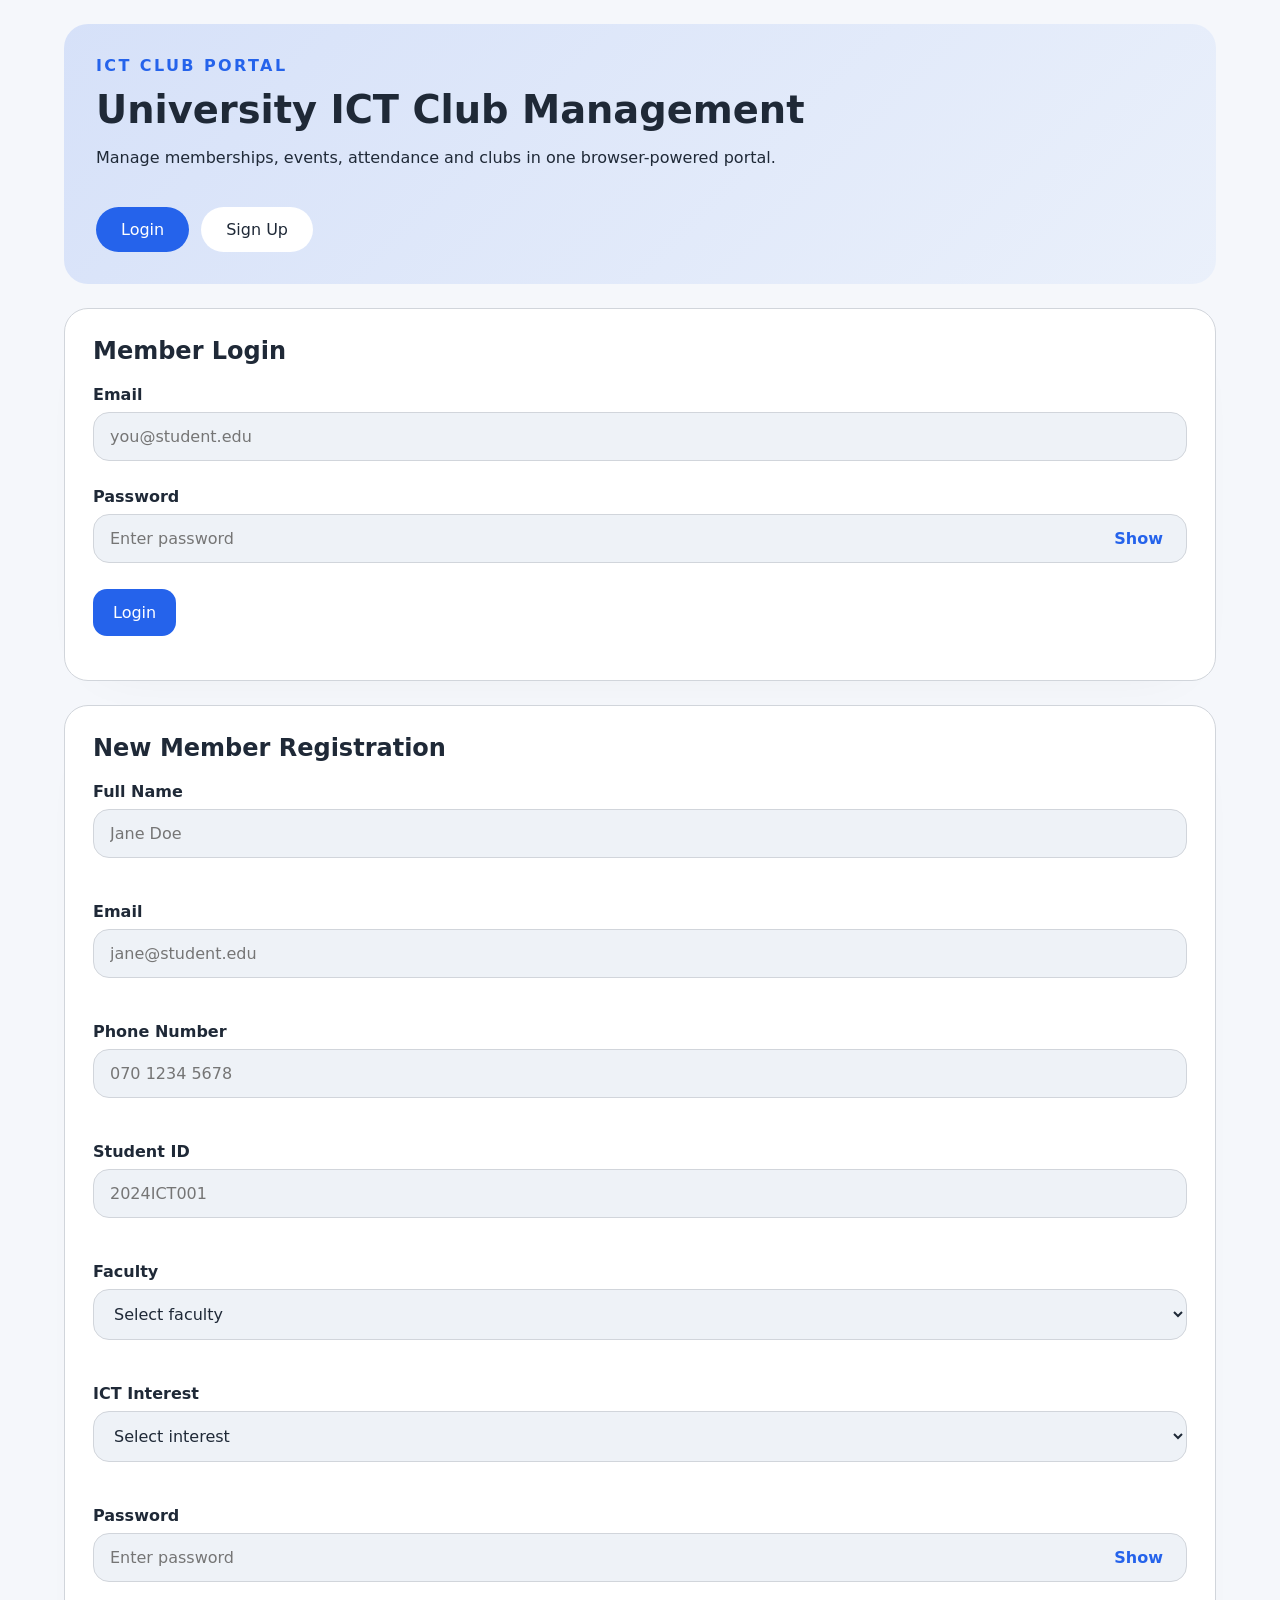
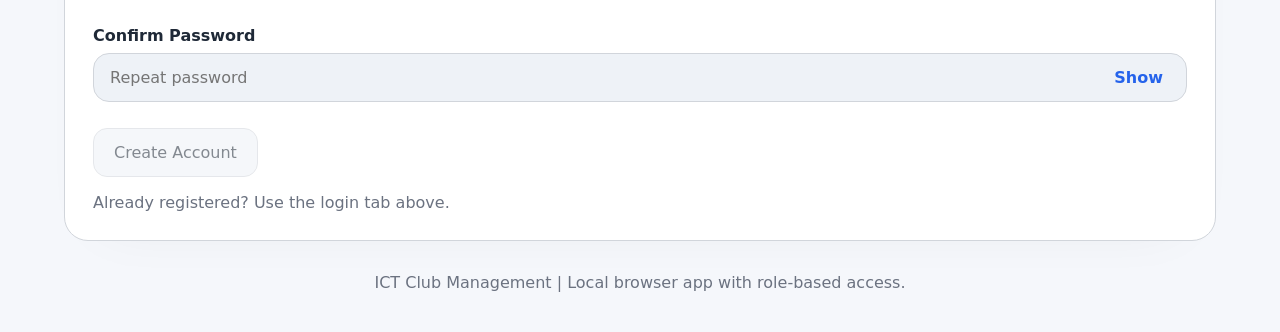
==== admin.html @ 9b161531 "Initial ICT Club Management System" ====
<!DOCTYPE html>
<html lang="en">
<head>
  <meta charset="UTF-8" />
  <meta name="viewport" content="width=device-width, initial-scale=1.0" />
  <title>ICT Club | Admin Dashboard</title>
  <link rel="stylesheet" href="css/styles.css" />
</head>
<body>
  <div class="page-shell admin-page">
    <nav class="topbar">
      <div class="brand">ICT Club Admin</div>
      <div class="topbar-actions">
        <button id="darkModeToggle" class="button button-ghost">Dark Mode</button>
        <button id="logoutButton" class="button button-secondary">Logout</button>
      </div>
    </nav>

    <main class="admin-grid">
      <section class="card admin-summary">
        <div class="card-header">
          <h2>Admin Overview</h2>
          <p>Manage members, events and attendance.</p>
        </div>
        <div class="analytics-grid" id="analyticsGrid"></div>
      </section>

      <section class="card event-manager">
        <div class="card-header">
          <h2>Create Event</h2>
        </div>
        <form id="eventForm" class="event-form" novalidate>
          <div class="form-grid">
            <div class="form-group">
              <label for="eventTitle">Event Title</label>
              <input type="text" id="eventTitle" required placeholder="Guest Lecture" />
            </div>
            <div class="form-group">
              <label for="eventDescription">Description</label>
              <textarea id="eventDescription" rows="3" required placeholder="Short event summary"></textarea>
            </div>
            <div class="form-group">
              <label for="eventDate">Date</label>
              <input type="date" id="eventDate" required />
            </div>
            <div class="form-group">
              <label for="eventVenue">Venue</label>
              <input type="text" id="eventVenue" required placeholder="Main Hall" />
            </div>
          </div>
          <input type="hidden" id="eventId" />
          <button type="submit" class="button button-primary">Save Event</button>
        </form>
      </section>

      <section class="card member-manager">
        <div class="card-header">
          <h2>Members</h2>
          <div class="member-actions">
            <input id="memberSearch" placeholder="Search by name or faculty" />
            <button id="exportJson" class="button button-ghost">Export JSON</button>
          </div>
        </div>
        <div id="membersList" class="member-list"></div>
      </section>

      <section class="card event-list-card">
        <div class="card-header">
          <h2>Events & Attendance</h2>
        </div>
        <div id="adminEventsList" class="event-list"></div>
      </section>
    </main>
  </div>

  <script src="data/mock-data.js"></script>
  <script src="js/auth.js"></script>
  <script src="js/attendance.js"></script>
  <script src="js/admin.js"></script>
</body>
</html>
---- css/styles.css ----
:root {
  --bg: #f5f7fb;
  --surface: #ffffff;
  --surface-alt: #eef2f7;
  --text: #1f2937;
  --muted: #6b7280;
  --primary: #2563eb;
  --primary-light: #dbeafe;
  --success: #16a34a;
  --danger: #dc2626;
  --border: #d1d5db;
  --shadow: rgba(15, 23, 42, 0.08);
}

[data-theme="dark"] {
  --bg: #0f172a;
  --surface: #111827;
  --surface-alt: #1f2937;
  --text: #f8fafc;
  --muted: #94a3b8;
  --border: #334155;
  --shadow: rgba(255, 255, 255, 0.08);
}

* {
  box-sizing: border-box;
}

html,
body {
  margin: 0;
  min-height: 100%;
  font-family: Inter, system-ui, -apple-system, BlinkMacSystemFont, "Segoe UI", sans-serif;
  background: var(--bg);
  color: var(--text);
}

button,
input,
textarea,
select {
  font: inherit;
}

button {
  cursor: pointer;
}

.page-shell {
  max-width: 1200px;
  margin: 0 auto;
  padding: 24px;
}

.hero-panel {
  display: grid;
  gap: 24px;
  padding: 32px;
  border-radius: 24px;
  background: linear-gradient(135deg, rgba(37, 99, 235, 0.15), rgba(59, 130, 246, 0.06));
  margin-bottom: 24px;
}

.hero-panel h1 {
  margin: 0 0 12px;
  font-size: clamp(2rem, 3vw, 3rem);
}

.eyebrow {
  margin: 0 0 12px;
  text-transform: uppercase;
  letter-spacing: 0.15em;
  color: var(--primary);
  font-weight: 700;
}

.hero-actions {
  display: flex;
  gap: 12px;
  flex-wrap: wrap;
}

.tab-button {
  border: 1px solid transparent;
  border-radius: 999px;
  background: var(--surface);
  color: var(--text);
  padding: 12px 24px;
  transition: all 0.2s ease;
}

.tab-button.active,
.tab-button:hover {
  background: var(--primary);
  color: #fff;
}

.auth-grid {
  display: grid;
  gap: 24px;
  grid-template-columns: 1fr;
}

.panel {
  background: var(--surface);
  border: 1px solid var(--border);
  border-radius: 24px;
  padding: 28px;
  box-shadow: 0 20px 55px -40px var(--shadow);
}

.panel h2 {
  margin-top: 0;
}

.form-grid {
  display: grid;
  gap: 18px;
}

.form-group {
  display: grid;
  gap: 8px;
}

.form-group label {
  font-weight: 600;
}

input,
select,
textarea {
  width: 100%;
  border: 1px solid var(--border);
  border-radius: 16px;
  padding: 14px 16px;
  background: var(--surface-alt);
  color: var(--text);
  transition: border-color 0.2s ease, box-shadow 0.2s ease;
}

.input-with-action {
  position: relative;
  display: flex;
  align-items: center;
}

.input-with-action input {
  flex: 1;
  padding-right: 112px;
}

.password-toggle {
  position: absolute;
  right: 10px;
  background: transparent;
  border: none;
  color: var(--primary);
  font-weight: 700;
  cursor: pointer;
  padding: 10px 14px;
  border-radius: 999px;
  transition: background 0.2s ease, color 0.2s ease;
}

.password-toggle:hover {
  background: rgba(37, 99, 235, 0.08);
}

input:focus,
select:focus,
textarea:focus {
  outline: none;
  border-color: var(--primary);
  box-shadow: 0 0 0 4px rgba(37, 99, 235, 0.12);
}

.button {
  border: none;
  border-radius: 14px;
  padding: 14px 20px;
  transition: transform 0.2s ease, background 0.2s ease;
}

.button:hover {
  transform: translateY(-1px);
}

button:disabled,
button[disabled] {
  cursor: not-allowed;
  opacity: 0.55;
  transform: none;
}

.button-primary {
  background: var(--primary);
  color: #fff;
}

.button-secondary {
  background: var(--surface-alt);
  border: 1px solid var(--border);
  color: var(--text);
}

.button-ghost {
  background: transparent;
  border: 1px solid var(--border);
  color: var(--text);
}

.input-error {
  min-height: 18px;
  color: var(--danger);
  font-size: 0.9rem;
}

.form-note {
  margin: 16px 0 0;
  color: var(--muted);
}

.page-footer {
  text-align: center;
  margin-top: 32px;
  color: var(--muted);
}

.dashboard-page,
.admin-page {
  background: none;
}

.topbar {
  display: flex;
  justify-content: space-between;
  align-items: center;
  gap: 16px;
  background: var(--surface);
  padding: 18px 24px;
  border-radius: 20px;
  border: 1px solid var(--border);
  margin-bottom: 24px;
}

.brand {
  font-size: 1.2rem;
  font-weight: 700;
}

.topbar-actions {
  display: flex;
  gap: 12px;
  flex-wrap: wrap;
}

.dashboard-grid,
.admin-grid {
  display: grid;
  gap: 24px;
}

.dashboard-grid {
  grid-template-columns: minmax(280px, 360px) 1fr;
}

.admin-grid {
  grid-template-columns: 1.2fr 1.4fr;
}

.card {
  background: var(--surface);
  border: 1px solid var(--border);
  border-radius: 24px;
  padding: 24px;
  box-shadow: 0 20px 55px -40px var(--shadow);
}

.card-header {
  margin-bottom: 18px;
}

.profile-content,
.stats-grid,
.event-list,
.attendance-history,
.member-list,
.analytics-grid {
  display: grid;
  gap: 16px;
}

.profile-card .profile-row {
  display: flex;
  justify-content: space-between;
  gap: 10px;
  padding: 14px 16px;
  background: var(--surface-alt);
  border-radius: 16px;
}

.profile-card .profile-row strong {
  color: var(--muted);
}

.stats-grid {
  grid-template-columns: repeat(2, minmax(120px, 1fr));
}

.stat-card {
  background: var(--surface-alt);
  border-radius: 18px;
  padding: 18px;
}

.event-item,
.member-item,
.attendance-item,
.analytics-card {
  background: var(--surface-alt);
  border-radius: 18px;
  padding: 18px;
  display: grid;
  gap: 12px;
}

.event-item h3,
.member-item h3,
.attendance-item h3,
.analytics-card h3 {
  margin: 0;
}

.event-item p,
.member-item p,
.attendance-item p,
.analytics-card p {
  margin: 0;
  color: var(--muted);
}

.event-actions,
.member-actions,
.attendance-status {
  display: flex;
  justify-content: space-between;
  gap: 10px;
  flex-wrap: wrap;
}

.event-actions button,
.member-actions button,
.attendance-status button {
  margin-left: auto;
}

.member-actions {
  align-items: center;
}

.member-actions input {
  flex: 1;
  min-width: 220px;
}

.attendance-history {
  grid-template-columns: 1fr;
}

.event-list,
.member-list {
  grid-auto-rows: minmax(140px, auto);
}

.event-list .event-item,
.member-list .member-item {
  display: grid;
  grid-template-columns: 1fr auto;
  gap: 16px;
}

@media (max-width: 900px) {
  .dashboard-grid,
  .admin-grid {
    grid-template-columns: 1fr;
  }
}

@media (max-width: 640px) {
  .hero-panel,
  .panel,
  .topbar,
  .card {
    padding: 20px;
  }

  .hero-actions,
  .topbar-actions,
  .event-actions,
  .member-actions,
  .attendance-status {
    flex-direction: column;
    align-items: stretch;
  }

  .button {
    width: 100%;
  }
}
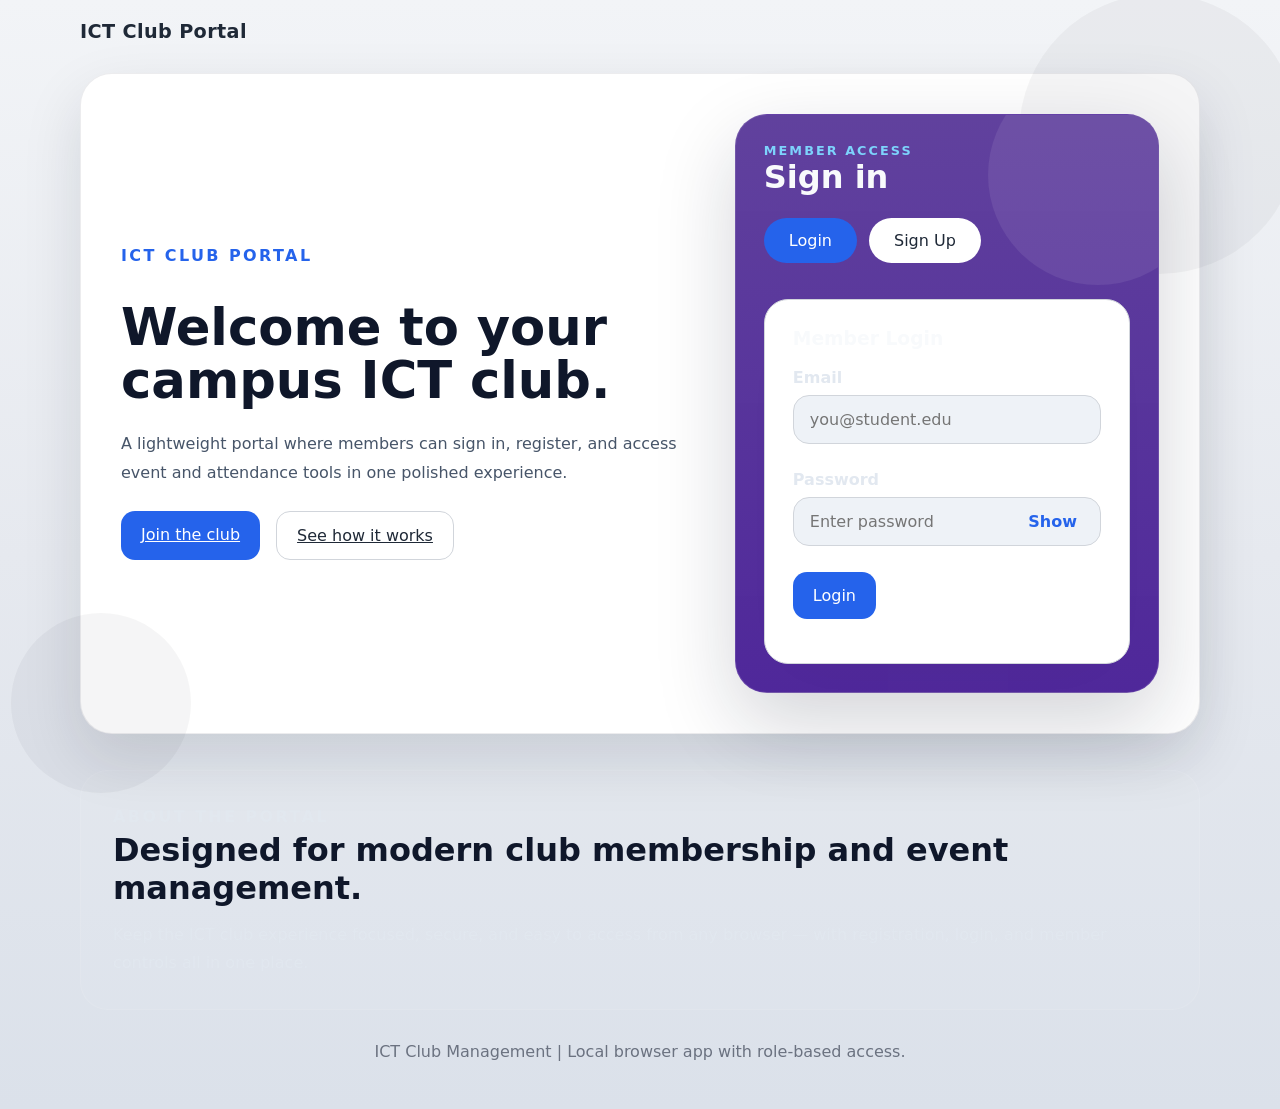
==== commit ae92522d: "Restore and rewrite admin.js (members, events, filters, analytics, audit log, export, dark mode) Add" ====
--- a/admin.html
+++ b/admin.html
@@ -47,6 +47,10 @@
               <label for="eventVenue">Venue</label>
               <input type="text" id="eventVenue" required placeholder="Main Hall" />
             </div>
+            <div class="form-group">
+              <label for="eventCapacity">Capacity</label>
+              <input type="number" id="eventCapacity" min="1" placeholder="30" />
+            </div>
           </div>
           <input type="hidden" id="eventId" />
           <button type="submit" class="button button-primary">Save Event</button>
@@ -58,6 +62,18 @@
           <h2>Members</h2>
           <div class="member-actions">
             <input id="memberSearch" placeholder="Search by name or faculty" />
+            <select id="filterFaculty">
+              <option value="">All Faculties</option>
+            </select>
+            <select id="filterInterest">
+              <option value="">All Interests</option>
+            </select>
+            <select id="filterRole">
+              <option value="">All Roles</option>
+              <option value="member">Member</option>
+              <option value="leader">Leader</option>
+            </select>
+            <button id="clearFilters" class="button button-ghost">Clear</button>
             <button id="exportJson" class="button button-ghost">Export JSON</button>
           </div>
         </div>
@@ -70,11 +86,22 @@
         </div>
         <div id="adminEventsList" class="event-list"></div>
       </section>
+
+      <section class="card audit-card">
+        <div class="card-header">
+          <h2>Audit Log</h2>
+          <p>Recent system activity and changes.</p>
+        </div>
+        <div id="auditLog" class="audit-log"></div>
+      </section>
     </main>
   </div>
+  <div id="toastContainer" class="toast-container"></div>
 
   <script src="data/mock-data.js"></script>
   <script src="js/auth.js"></script>
+  <script src="js/notifications.js"></script>
+  <script src="js/audit.js"></script>
   <script src="js/attendance.js"></script>
   <script src="js/admin.js"></script>
 </body>
--- a/css/styles.css
+++ b/css/styles.css
@@ -31,8 +31,8 @@
   margin: 0;
   min-height: 100%;
   font-family: Inter, system-ui, -apple-system, BlinkMacSystemFont, "Segoe UI", sans-serif;
-  background: var(--bg);
-  color: var(--text);
+  background: linear-gradient(180deg, #f2f4f7 0%, #e6e9ef 50%, #dbe1ea 100%);
+  color: #1f2937;
 }
 
 button,
@@ -47,23 +47,564 @@
 }
 
 .page-shell {
-  max-width: 1200px;
+  max-width: 1160px;
   margin: 0 auto;
+  padding: 20px 20px 32px;
+}
+
+.site-header {
+  display: flex;
+  justify-content: space-between;
+  align-items: center;
+  gap: 16px;
+  margin-bottom: 30px;
+}
+
+.site-nav {
+  display: flex;
+  gap: 22px;
+  flex-wrap: wrap;
+}
+
+.site-nav a {
+  color: #475569;
+  text-decoration: none;
+  font-weight: 600;
+}
+
+.site-nav a:hover {
+  color: #0f172a;
+}
+
+.brand {
+  font-size: 1.1rem;
+  font-weight: 700;
+  letter-spacing: 0.02em;
+}
+
+.landing-hero {
+  display: grid;
+  grid-template-columns: minmax(0, 1.45fr) minmax(0, 1.05fr);
+  gap: 28px;
+  align-items: stretch;
+  padding: 40px;
+  border-radius: 32px;
+  background: #ffffff;
+  border: 1px solid rgba(15, 23, 42, 0.08);
+  box-shadow: 0 24px 60px rgba(15, 23, 42, 0.12);
+  position: relative;
+}
+
+.landing-hero::before,
+.landing-hero::after {
+  content: '';
+  position: absolute;
+  background: rgba(15, 23, 42, 0.04);
+  border-radius: 999px;
+  pointer-events: none;
+}
+
+.landing-hero::before {
+  width: 280px;
+  height: 280px;
+  top: -80px;
+  right: -100px;
+}
+
+.landing-hero::after {
+  width: 180px;
+  height: 180px;
+  bottom: -60px;
+  left: -70px;
+}
+
+.hero-copy {
+  display: flex;
+  flex-direction: column;
+  justify-content: center;
+  gap: 24px;
+}
+
+.hero-copy h1 {
+  margin: 0;
+  font-size: clamp(2.8rem, 4vw, 4.4rem);
+  line-height: 1.02;
+  color: #0f172a;
+}
+
+.hero-copy .lead {
+  max-width: 560px;
+  margin: 0;
+  color: #475569;
+  line-height: 1.8;
+}
+
+.hero-cta {
+  display: flex;
+  gap: 16px;
+  flex-wrap: wrap;
+}
+
+.auth-card {
+  display: flex;
+  flex-direction: column;
+  justify-content: space-between;
+  padding: 28px;
+  border-radius: 32px;
+  background: linear-gradient(180deg, rgba(88, 55, 152, 0.95), rgba(72, 31, 150, 0.96));
+  border: 1px solid rgba(255, 255, 255, 0.12);
+  box-shadow: 0 30px 80px rgba(15, 23, 42, 0.18);
+  color: #f8fafc;
+  min-height: 500px;
+  position: relative;
+  overflow: hidden;
+}
+
+.auth-card::before {
+  content: '';
+  position: absolute;
+  width: 220px;
+  height: 220px;
+  background: rgba(255, 255, 255, 0.08);
+  border-radius: 50%;
+  top: -50px;
+  right: -50px;
+}
+
+.auth-card-top {
+  position: relative;
+  z-index: 1;
+  display: flex;
+  flex-direction: column;
+  gap: 22px;
+}
+
+.auth-card-top h2 {
+  margin: 0;
+  font-size: 2.2rem;
+}
+
+.auth-card-top .eyebrow {
+  margin: 0;
+  color: rgba(255, 255, 255, 0.7);
+  letter-spacing: 0.16em;
+  text-transform: uppercase;
+  font-size: 0.8rem;
+}
+
+.hero-actions {
+  display: flex;
+  gap: 12px;
+  flex-wrap: wrap;
+}
+
+.tab-button {
+  border: 1px solid rgba(255, 255, 255, 0.22);
+  border-radius: 999px;
+  background: rgba(255, 255, 255, 0.07);
+  color: #f8fafc;
+  padding: 12px 22px;
+  transition: all 0.2s ease;
+}
+
+.tab-button.active,
+.tab-button:hover {
+  background: rgba(255, 255, 255, 0.18);
+  border-color: transparent;
+  color: #ffffff;
+}
+
+.auth-grid {
+  display: grid;
+  gap: 22px;
+  margin-top: 12px;
+  position: relative;
+  z-index: 1;
+}
+
+.panel {
+  background: rgba(255, 255, 255, 0.08);
+  border: 1px solid rgba(255, 255, 255, 0.14);
+  border-radius: 24px;
   padding: 24px;
-}
-
-.hero-panel {
+  box-shadow: inset 0 1px 0 rgba(255, 255, 255, 0.05);
+}
+
+.panel h3 {
+  margin-top: 0;
+  color: #f8fafc;
+}
+
+.panel:not(.active) {
+  display: none;
+}
+
+.form-grid {
+  display: grid;
+  gap: 16px;
+}
+
+.form-group label {
+  font-weight: 600;
+  color: rgba(255, 255, 255, 0.88);
+}
+
+input,
+select,
+textarea {
+  width: 100%;
+  border: 1px solid rgba(255, 255, 255, 0.16);
+  border-radius: 18px;
+  padding: 14px 16px;
+  background: rgba(255, 255, 255, 0.1);
+  color: #0f172a;
+  transition: border-color 0.2s ease, box-shadow 0.2s ease;
+}
+
+.input-with-action {
+  position: relative;
+  display: flex;
+  align-items: center;
+}
+
+.input-with-action input {
+  flex: 1;
+  padding-right: 100px;
+}
+
+.password-toggle {
+  position: absolute;
+  right: 10px;
+  background: rgba(255, 255, 255, 0.12);
+  border: none;
+  color: #ffffff;
+  font-weight: 700;
+  cursor: pointer;
+  padding: 10px 14px;
+  border-radius: 999px;
+  transition: background 0.2s ease, color 0.2s ease;
+}
+
+.password-toggle:hover {
+  background: rgba(255, 255, 255, 0.2);
+}
+
+input:focus,
+select:focus,
+textarea:focus {
+  outline: none;
+  border-color: rgba(67, 56, 202, 0.85);
+  box-shadow: 0 0 0 4px rgba(96, 165, 250, 0.12);
+}
+
+button:disabled,
+button[disabled] {
+  cursor: not-allowed;
+  opacity: 0.55;
+  transform: none;
+}
+
+.button-primary {
+  background: linear-gradient(90deg, #f97316, #ef4444);
+  color: #fff;
+}
+
+.button-secondary {
+  background: rgba(255, 255, 255, 0.16);
+  border: 1px solid rgba(255, 255, 255, 0.22);
+  color: #fff;
+}
+
+.button-ghost {
+  background: transparent;
+  border: 1px solid rgba(15, 23, 42, 0.12);
+  color: #0f172a;
+}
+
+.input-error {
+  min-height: 18px;
+  color: #fca5a5;
+  font-size: 0.9rem;
+}
+
+.form-note {
+  margin: 16px 0 0;
+  color: rgba(255, 255, 255, 0.72);
+}
+
+.page-footer {
+  text-align: center;
+  margin-top: 32px;
+  color: #475569;
+}
+
+.landing-details {
+  margin-top: 36px;
+  padding: 32px;
+  border-radius: 28px;
+  background: rgba(255, 255, 255, 0.92);
+  border: 1px solid rgba(15, 23, 42, 0.08);
+}
+
+.detail-copy h2 {
+  margin: 0 0 14px;
+  font-size: clamp(1.8rem, 2.5vw, 2.4rem);
+  color: #0f172a;
+}
+
+.detail-copy p {
+  margin: 0;
+  color: #475569;
+  line-height: 1.75;
+}
+
+@media (max-width: 960px) {
+  .landing-hero {
+    grid-template-columns: 1fr;
+  }
+}
+
+@media (max-width: 720px) {
+  .page-shell {
+    padding: 18px 16px 24px;
+  }
+
+  .hero-copy h1 {
+    font-size: 2.4rem;
+  }
+
+  .hero-cta {
+    flex-direction: column;
+  }
+
+  .auth-card {
+    padding: 22px;
+  }
+
+  .input-with-action input {
+    padding-right: 90px;
+  }
+}
+
+.auth-card-top {
+  display: flex;
+  flex-direction: column;
+  gap: 22px;
+  margin-bottom: 24px;
+}
+
+.auth-card-top h2 {
+  margin: 0;
+  font-size: 2rem;
+}
+
+.auth-card-top .eyebrow {
+  margin: 0;
+  color: #7dd3fc;
+  letter-spacing: 0.16em;
+  text-transform: uppercase;
+  font-size: 0.8rem;
+}
+
+.hero-actions {
+  display: flex;
+  gap: 12px;
+  flex-wrap: wrap;
+}
+
+.tab-button {
+  border: 1px solid rgba(255, 255, 255, 0.12);
+  border-radius: 999px;
+  background: rgba(255, 255, 255, 0.07);
+  color: #eef2ff;
+  padding: 12px 22px;
+  transition: all 0.2s ease;
+}
+
+.tab-button.active,
+.tab-button:hover {
+  background: linear-gradient(90deg, #2563eb, #7c3aed);
+  border-color: transparent;
+  color: #fff;
+}
+
+.auth-grid {
   display: grid;
   gap: 24px;
+}
+
+.panel {
+  background: rgba(15, 23, 42, 0.65);
+  border: 1px solid rgba(255, 255, 255, 0.08);
+  border-radius: 24px;
+  padding: 24px;
+  box-shadow: inset 0 0 0 1px rgba(255, 255, 255, 0.02);
+}
+
+.panel h3 {
+  margin-top: 0;
+  color: #f8fafc;
+}
+
+.panel:not(.active) {
+  display: none;
+}
+
+.form-grid {
+  display: grid;
+  gap: 18px;
+}
+
+.form-group label {
+  font-weight: 600;
+  color: #e2e8f0;
+}
+
+input,
+select,
+textarea {
+  width: 100%;
+  border: 1px solid rgba(255, 255, 255, 0.12);
+  border-radius: 18px;
+  padding: 14px 16px;
+  background: rgba(255, 255, 255, 0.06);
+  color: #f8fafc;
+  transition: border-color 0.2s ease, box-shadow 0.2s ease;
+}
+
+.input-with-action {
+  position: relative;
+  display: flex;
+  align-items: center;
+}
+
+.input-with-action input {
+  flex: 1;
+  padding-right: 112px;
+}
+
+.password-toggle {
+  position: absolute;
+  right: 10px;
+  background: rgba(255, 255, 255, 0.08);
+  border: none;
+  color: #93c5fd;
+  font-weight: 700;
+  cursor: pointer;
+  padding: 10px 14px;
+  border-radius: 999px;
+  transition: background 0.2s ease, color 0.2s ease;
+}
+
+.password-toggle:hover {
+  background: rgba(255, 255, 255, 0.16);
+}
+
+input:focus,
+select:focus,
+textarea:focus {
+  outline: none;
+  border-color: #60a5fa;
+  box-shadow: 0 0 0 4px rgba(37, 99, 235, 0.12);
+}
+
+.button {
+  border: none;
+  border-radius: 14px;
+  padding: 14px 20px;
+  transition: transform 0.2s ease, background 0.2s ease;
+}
+
+.button:hover {
+  transform: translateY(-1px);
+}
+
+button:disabled,
+button[disabled] {
+  cursor: not-allowed;
+  opacity: 0.55;
+  transform: none;
+}
+
+.button-primary {
+  background: linear-gradient(90deg, #2563eb, #8b5cf6);
+  color: #fff;
+}
+
+.button-secondary {
+  background: rgba(255, 255, 255, 0.08);
+  border: 1px solid rgba(255, 255, 255, 0.12);
+  color: #eef2ff;
+}
+
+.button-ghost {
+  background: transparent;
+  border: 1px solid rgba(255, 255, 255, 0.16);
+  color: #eef2ff;
+}
+
+.input-error {
+  min-height: 18px;
+  color: #fca5a5;
+  font-size: 0.9rem;
+}
+
+.form-note {
+  margin: 16px 0 0;
+  color: rgba(226, 232, 240, 0.7);
+}
+
+.page-footer {
+  text-align: center;
+  margin-top: 32px;
+  color: rgba(226, 232, 240, 0.7);
+}
+
+.landing-details {
+  margin-top: 36px;
   padding: 32px;
-  border-radius: 24px;
-  background: linear-gradient(135deg, rgba(37, 99, 235, 0.15), rgba(59, 130, 246, 0.06));
-  margin-bottom: 24px;
-}
-
-.hero-panel h1 {
-  margin: 0 0 12px;
-  font-size: clamp(2rem, 3vw, 3rem);
+  border-radius: 28px;
+  background: rgba(255, 255, 255, 0.05);
+  border: 1px solid rgba(255, 255, 255, 0.08);
+}
+
+.detail-copy h2 {
+  margin: 0 0 14px;
+  font-size: clamp(1.8rem, 2.5vw, 2.4rem);
+}
+
+.detail-copy p {
+  margin: 0;
+  color: rgba(226, 232, 240, 0.78);
+  line-height: 1.75;
+}
+
+@media (max-width: 960px) {
+  .landing-hero {
+    grid-template-columns: 1fr;
+  }
+}
+
+@media (max-width: 720px) {
+  .page-shell {
+    padding: 18px 16px 24px;
+  }
+
+  .hero-copy h1 {
+    font-size: 2.4rem;
+  }
+
+  .hero-copy .lead {
+    margin-bottom: 22px;
+  }
+
+  .auth-card {
+    padding: 22px;
+  }
+
+  .auth-grid {
+    gap: 18px;
+  }
 }
 
 .eyebrow {
